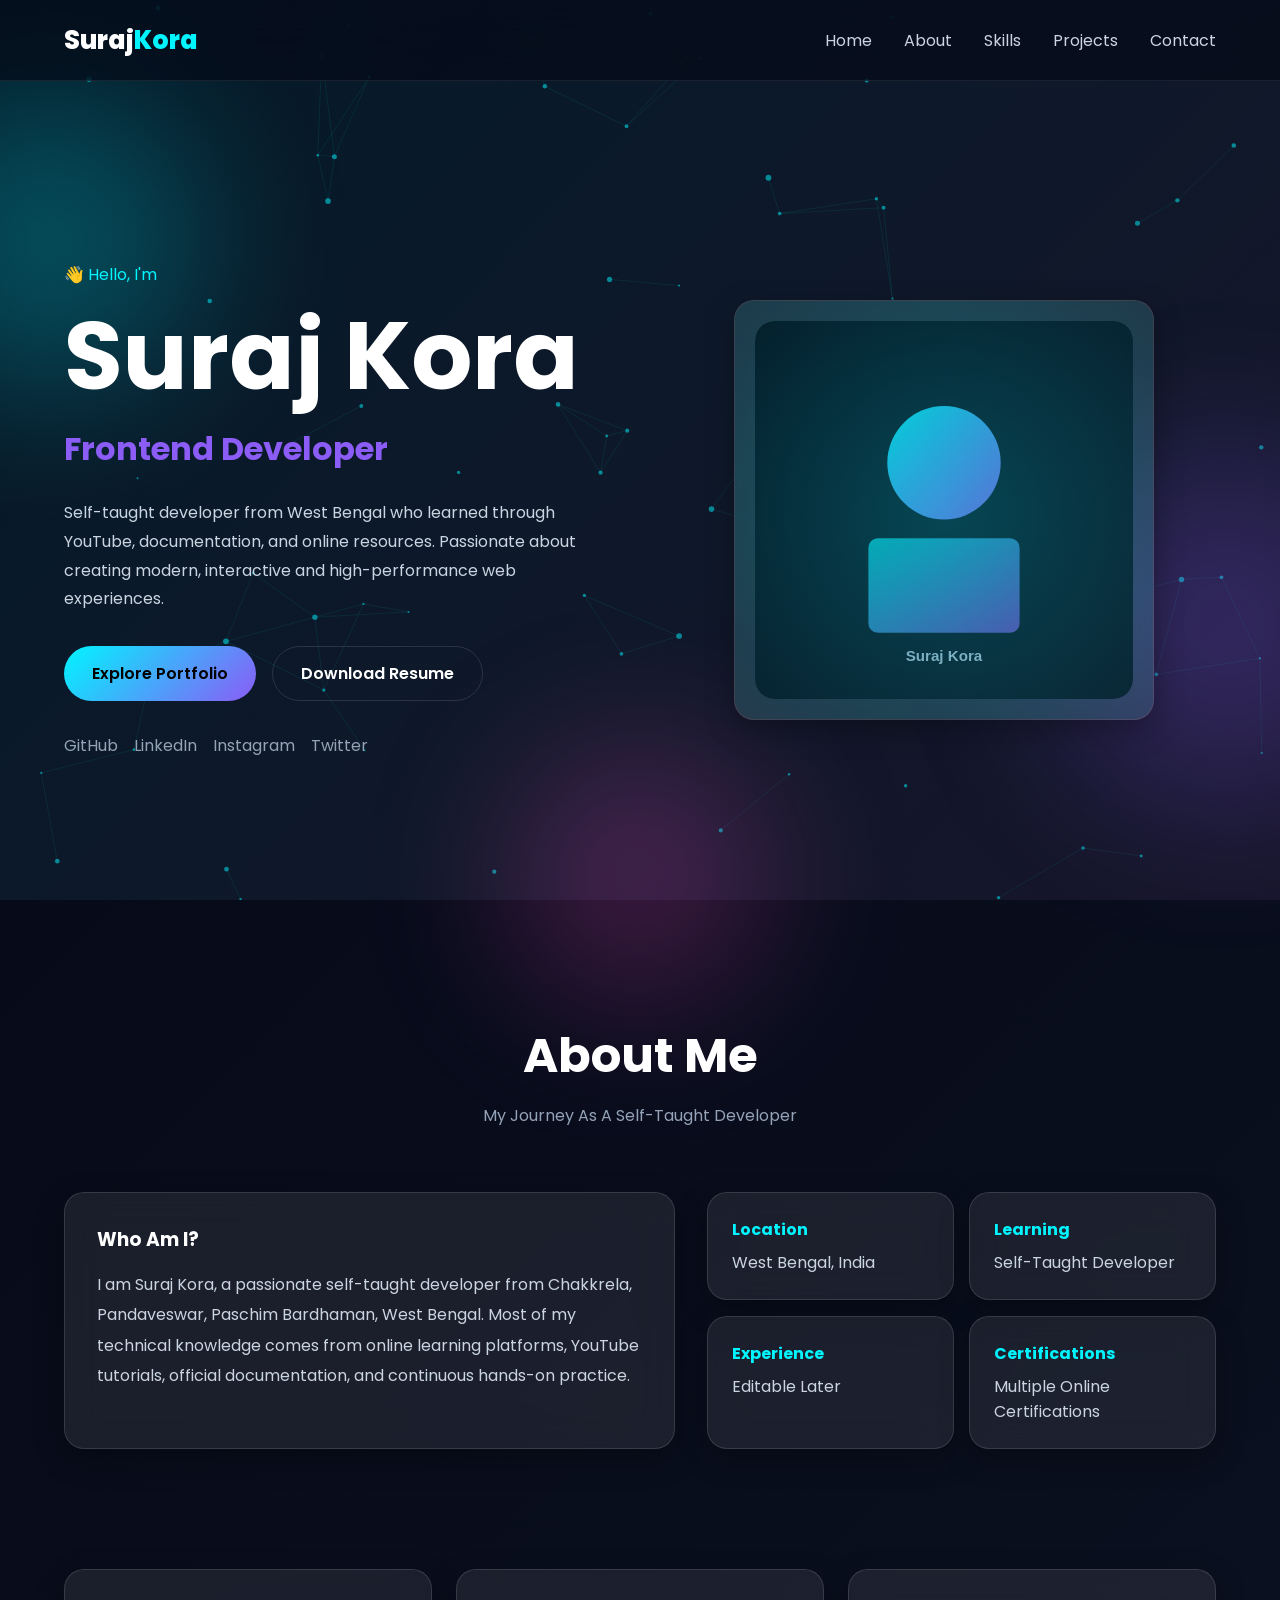
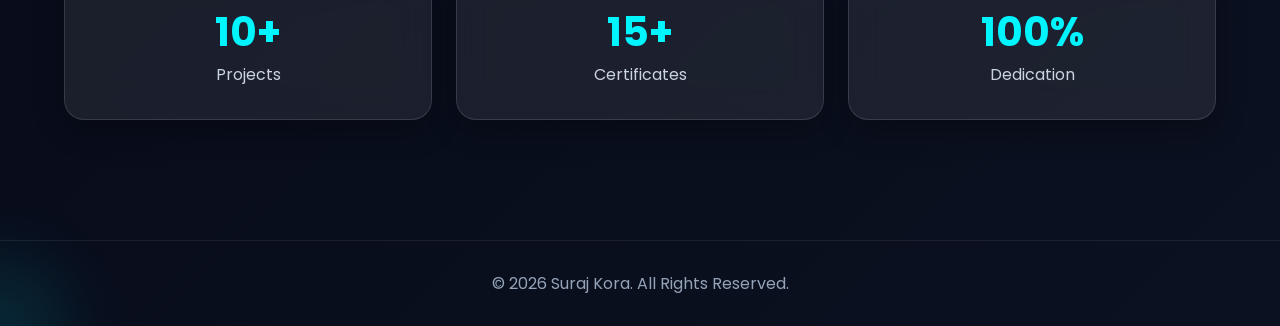
==== index.html @ 85514a06 "Add files via upload" ====
<!DOCTYPE html><html lang="en">
<head>
<meta charset="UTF-8">
<meta name="viewport" content="width=device-width, initial-scale=1.0"><title>Suraj Kora | Developer Portfolio</title><meta name="description" content="Suraj Kora - Self-Taught Developer Portfolio from West Bengal, India. Showcasing skills, projects, certifications, and achievements."><meta property="og:title" content="Suraj Kora Portfolio">
<meta property="og:description" content="Self-Taught Developer Portfolio">
<meta property="og:type" content="website">
<meta property="og:image" content="assets/images/profile.svg"><link rel="preconnect" href="https://fonts.googleapis.com">
<link rel="preconnect" href="https://fonts.gstatic.com" crossorigin><link href="https://fonts.googleapis.com/css2?family=Poppins:wght@300;400;500;600;700;800&display=swap" rel="stylesheet"><link rel="stylesheet" href="css/style.css">
<link rel="stylesheet" href="css/animations.css">
<link rel="stylesheet" href="css/responsive.css"><script defer src="js/main.js"></script><script defer src="js/animations.js"></script><script type="application/ld+json">
{
 "@context":"https://schema.org",
 "@type":"Person",
 "name":"Suraj Kora",
 "jobTitle":"Developer",
 "address":{
  "@type":"PostalAddress",
  "addressLocality":"Pandaveswar",
  "addressRegion":"West Bengal",
  "addressCountry":"India"
 }
}
</script></head><body><div id="particles"></div><div class="floating-shape shape1"></div>
<div class="floating-shape shape2"></div>
<div class="floating-shape shape3"></div><header class="header"><nav class="navbar container"><a href="index.html" class="logo">
Suraj<span>Kora</span>
</a><ul class="nav-links"><li><a href="index.html" class="active">Home</a></li>
<li><a href="#about">About</a></li>
<li><a href="skills.html">Skills</a></li>
<li><a href="projects.html">Projects</a></li>
<li><a href="contact.html">Contact</a></li></ul><div class="hamburger">
<span></span>
<span></span>
<span></span>
</div></nav></header><section class="hero container"><div class="hero-content"><p class="hero-tag reveal">
👋 Hello, I'm
</p><h1 class="hero-title reveal">
Suraj Kora
</h1><h2 class="typing-text reveal">
<span id="typing"></span>
</h2><p class="hero-description reveal">Self-taught developer from West Bengal who learned through YouTube,
documentation, and online resources. Passionate about creating modern,
interactive and high-performance web experiences.

</p><div class="hero-buttons reveal"><a href="#about" class="btn btn-primary">
Explore Portfolio
</a><a href="assets/resume.pdf"
class="btn btn-secondary"
download>

Download Resume

</a></div><div class="social-links reveal"><a href="#">GitHub</a>
<a href="#">LinkedIn</a>
<a href="#">Instagram</a>
<a href="#">Twitter</a>

</div></div><div class="hero-image reveal"><div class="profile-card glass"><img
src="assets/images/profile.svg"
alt="Suraj Kora"
loading="lazy">

<div class="glow-ring"></div></div></div></section><section id="about" class="about container"><div class="section-title reveal"><h2>About Me</h2><p>My Journey As A Self-Taught Developer</p></div><div class="about-grid"><div class="about-text glass reveal"><h3>Who Am I?</h3><p>I am Suraj Kora, a passionate self-taught developer from
Chakkrela, Pandaveswar, Paschim Bardhaman, West Bengal.

Most of my technical knowledge comes from online learning
platforms, YouTube tutorials, official documentation, and
continuous hands-on practice.

</p></div><div class="info-cards"><div class="info-card glass reveal"><h4>Location</h4><p>West Bengal, India</p></div><div class="info-card glass reveal"><h4>Learning</h4><p>Self-Taught Developer</p></div><div class="info-card glass reveal"><h4>Experience</h4><p>Editable Later</p></div><div class="info-card glass reveal"><h4>Certifications</h4><p>Multiple Online Certifications</p></div></div></div></section><section class="quick-stats container"><div class="stat-card glass reveal">
<h3>10+</h3>
<p>Projects</p>
</div><div class="stat-card glass reveal">
<h3>15+</h3>
<p>Certificates</p>
</div><div class="stat-card glass reveal">
<h3>100%</h3>
<p>Dedication</p>
</div></section><footer class="footer"><p>
© 2026 Suraj Kora. All Rights Reserved.
</p></footer></body>
</html>
---- css/style.css ----
/* ==========================================
SURAJ KORA PORTFOLIO
MAIN STYLESHEET
========================================== */

:root{

--bg-primary:#050816;
--bg-secondary:#0b1120;
--card-bg:rgba(255,255,255,.08);

--accent:#00f5ff;
--accent2:#8b5cf6;
--accent3:#ff4ecd;

--white:#ffffff;
--text:#cbd5e1;
--text-light:#94a3b8;

--border:rgba(255,255,255,.12);

--shadow:
0 10px 30px rgba(0,0,0,.3);

--radius:20px;

--transition:.35s ease;

}

/* ==========================================
RESET
========================================== */

*{
margin:0;
padding:0;
box-sizing:border-box;
}

html{
scroll-behavior:smooth;
}

body{

font-family:'Poppins',sans-serif;

background:
linear-gradient(
135deg,
#050816,
#0b1120
);

color:var(--white);

overflow-x:hidden;

min-height:100vh;

}

img{
max-width:100%;
display:block;
}

a{
text-decoration:none;
}

ul{
list-style:none;
}

/* ==========================================
REUSABLE
========================================== */

.container{

width:min(1200px,90%);
margin:auto;

}

.section-title{

text-align:center;
margin-bottom:4rem;

}

.section-title h2{

font-size:clamp(2rem,4vw,3rem);
margin-bottom:.7rem;

}

.section-title p{

color:var(--text-light);

}

.glass{

background:var(--card-bg);

backdrop-filter:blur(18px);

border:1px solid var(--border);

border-radius:var(--radius);

box-shadow:var(--shadow);

}

.btn{

display:inline-flex;

align-items:center;
justify-content:center;

padding:14px 28px;

border-radius:50px;

font-weight:600;

transition:var(--transition);

cursor:pointer;

}

.btn-primary{

background:
linear-gradient(
135deg,
var(--accent),
var(--accent2)
);

color:#000;

}

.btn-primary:hover{

transform:translateY(-5px);

}

.btn-secondary{

border:1px solid var(--border);

color:var(--white);

}

.btn-secondary:hover{

background:rgba(255,255,255,.08);

}

/* ==========================================
PARTICLES
========================================== */

#particles{

position:fixed;

top:0;
left:0;

width:100%;
height:100%;

z-index:-2;

}

/* ==========================================
FLOATING SHAPES
========================================== */

.floating-shape{

position:fixed;

border-radius:50%;

filter:blur(80px);

opacity:.25;

z-index:-1;

}

.shape1{

width:300px;
height:300px;

background:var(--accent);

top:10%;
left:-100px;

}

.shape2{

width:350px;
height:350px;

background:var(--accent2);

right:-120px;
top:50%;

}

.shape3{

width:250px;
height:250px;

background:var(--accent3);

bottom:-100px;
left:40%;

}

/* ==========================================
HEADER
========================================== */

.header{

position:fixed;

width:100%;

top:0;

z-index:1000;

backdrop-filter:blur(20px);

background:
rgba(5,8,22,.65);

border-bottom:
1px solid rgba(255,255,255,.08);

}

.navbar{

height:80px;

display:flex;

align-items:center;
justify-content:space-between;

}

.logo{

font-size:1.6rem;

font-weight:800;

color:white;

}

.logo span{

color:var(--accent);

}

.nav-links{

display:flex;
gap:2rem;

}

.nav-links a{

color:var(--text);

transition:var(--transition);

}

.nav-links a:hover,
.nav-links a.active{

color:var(--accent);

}

.hamburger{

display:none;

flex-direction:column;

gap:5px;

cursor:pointer;

}

.hamburger span{

width:28px;
height:3px;

background:white;

border-radius:50px;

}

/* ==========================================
HERO SECTION
========================================== */

.hero{

min-height:100vh;

display:grid;

grid-template-columns:
repeat(2,1fr);

align-items:center;

gap:4rem;

padding-top:120px;

}

.hero-tag{

color:var(--accent);

margin-bottom:1rem;

font-size:1rem;

}

.hero-title{

font-size:
clamp(3rem,8vw,6rem);

line-height:1.1;

margin-bottom:1rem;

}

.typing-text{

font-size:
clamp(1.3rem,3vw,2rem);

color:var(--accent2);

margin-bottom:1.5rem;

min-height:50px;

}

.hero-description{

color:var(--text);

line-height:1.8;

margin-bottom:2rem;

}

.hero-buttons{

display:flex;
flex-wrap:wrap;

gap:1rem;

margin-bottom:2rem;

}

.social-links{

display:flex;

gap:1rem;

flex-wrap:wrap;

}

.social-links a{

color:var(--text-light);

transition:var(--transition);

}

.social-links a:hover{

color:var(--accent);

}

/* ==========================================
PROFILE CARD
========================================== */

.profile-card{

position:relative;

padding:20px;

max-width:420px;

margin:auto;

overflow:hidden;

}

.profile-card img{

border-radius:20px;

}

.glow-ring{

position:absolute;

inset:-100px;

background:
radial-gradient(
circle,
rgba(0,245,255,.25),
transparent
);

pointer-events:none;

}

/* ==========================================
ABOUT
========================================== */

.about{

padding:120px 0;

}

.about-grid{

display:grid;

grid-template-columns:
1.2fr 1fr;

gap:2rem;

}

.about-text{

padding:2rem;

}

.about-text h3{

margin-bottom:1rem;

}

.about-text p{

color:var(--text);

line-height:1.9;

}

.info-cards{

display:grid;

grid-template-columns:
repeat(2,1fr);

gap:1rem;

}

.info-card{

padding:1.5rem;

}

.info-card h4{

margin-bottom:.5rem;

color:var(--accent);

}

.info-card p{

color:var(--text);

}

/* ==========================================
STATS
========================================== */

.quick-stats{

display:grid;

grid-template-columns:
repeat(3,1fr);

gap:1.5rem;

padding-bottom:120px;

}

.stat-card{

text-align:center;

padding:2rem;

}

.stat-card h3{

font-size:2.5rem;

color:var(--accent);

}

.stat-card p{

color:var(--text);

}

/* ==========================================
FOOTER
========================================== */

.footer{

border-top:
1px solid rgba(255,255,255,.08);

text-align:center;

padding:30px 0;

color:var(--text-light);

}

/* ==========================================
PAGE HERO (INNER PAGES)
========================================== */

.page-hero{

padding-top:140px;
padding-bottom:40px;

text-align:center;

}

.page-hero .section-title{

margin-bottom:0;

}

.page-hero h1{

font-size:clamp(2.5rem,5vw,4rem);
margin-bottom:1rem;

background:
linear-gradient(
135deg,
var(--accent),
var(--accent2)
);

-webkit-background-clip:text;
-webkit-text-fill-color:transparent;
background-clip:text;

}

.page-hero p{

color:var(--text-light);
font-size:1.1rem;

}

/* ==========================================
SKILLS PAGE
========================================== */

.skills-grid{

display:grid;

grid-template-columns:
repeat(2,1fr);

gap:2rem;

margin-bottom:4rem;

}

.skill-card{

padding:2rem;

}

.skill-card h3{

font-size:1.3rem;
margin-bottom:1.5rem;

color:var(--accent);

}

.skill{

margin-bottom:1.2rem;

}

.skill span{

display:flex;
justify-content:space-between;

margin-bottom:.5rem;

font-size:.95rem;

color:var(--text);

}

.skill span:last-child{

color:var(--accent);
font-weight:600;

}

.progress{

width:100%;
height:8px;

background:rgba(255,255,255,.08);
border-radius:50px;

overflow:hidden;

}

.progress-fill{

height:100%;

background:
linear-gradient(
90deg,
var(--accent),
var(--accent2)
);

border-radius:50px;

transition:width 1.5s ease;

}

/* ==========================================
TOOLS & SOFT SKILLS GRID
========================================== */

.tool-grid{

display:grid;

grid-template-columns:
repeat(auto-fill,minmax(180px,1fr));

gap:1.2rem;

margin-bottom:4rem;

}

.tool-card{

padding:1.5rem;

text-align:center;

font-weight:500;

color:var(--text);

cursor:default;

transition:var(--transition);

}

.tool-card:hover{

color:var(--accent);

border-color:rgba(0,245,255,.3);

}

/* ==========================================
PROJECTS PAGE
========================================== */

.project-filters{

display:flex;
flex-wrap:wrap;

justify-content:center;

gap:1rem;

margin-bottom:3rem;

}

.filter-btn{

padding:10px 24px;

border-radius:50px;

border:1px solid var(--border);

background:transparent;

color:var(--text);

font-family:'Poppins',sans-serif;
font-size:.95rem;
font-weight:500;

cursor:pointer;

transition:var(--transition);

}

.filter-btn:hover,
.filter-btn.active{

background:
linear-gradient(
135deg,
var(--accent),
var(--accent2)
);

color:#000;
border-color:transparent;

}

.projects-grid{

display:grid;

grid-template-columns:
repeat(auto-fill,minmax(340px,1fr));

gap:2rem;

padding-bottom:80px;

}

.project-card{

overflow:hidden;

transition:var(--transition);

}

.project-card img{

width:100%;
height:220px;

object-fit:cover;

border-radius:
var(--radius) var(--radius) 0 0;

}

.project-card.hidden{

display:none;

}

.project-content{

padding:1.5rem;

}

.project-tag{

display:inline-block;

padding:4px 14px;

border-radius:50px;

font-size:.8rem;
font-weight:600;

background:
rgba(0,245,255,.15);

color:var(--accent);

margin-bottom:.8rem;

}

.project-content h3{

font-size:1.2rem;
margin-bottom:.6rem;

}

.project-content p{

color:var(--text-light);
font-size:.92rem;
line-height:1.7;
margin-bottom:1.2rem;

}

.project-buttons{

display:flex;
gap:.8rem;

flex-wrap:wrap;

}

.project-buttons .btn{

padding:10px 20px;
font-size:.9rem;

}

/* ==========================================
CONTACT PAGE
========================================== */

.contact-grid{

display:grid;

grid-template-columns:
1fr 1.5fr;

gap:2rem;

padding-bottom:80px;

}

.contact-info{

display:flex;
flex-direction:column;
gap:1.2rem;

}

.contact-card{

padding:1.8rem;

}

.contact-card h3{

font-size:1.1rem;
margin-bottom:.6rem;

color:var(--accent);

}

.contact-card p{

color:var(--text-light);
font-size:.95rem;
line-height:1.6;

}

.contact-card a{

display:inline-block;
margin-top:.6rem;

color:var(--accent);
font-weight:500;

transition:var(--transition);

}

.contact-card a:hover{

color:var(--accent2);

}

.contact-social{

display:flex;
flex-wrap:wrap;
gap:.8rem;
margin-top:.5rem;

}

.contact-social a{

display:inline-flex;
align-items:center;

padding:8px 18px;

border-radius:50px;

border:1px solid var(--border);

color:var(--text);
font-size:.9rem;

transition:var(--transition);

margin-top:0;

}

.contact-social a:hover{

background:
linear-gradient(
135deg,
var(--accent),
var(--accent2)
);

color:#000;
border-color:transparent;

}

.form-card{

padding:2rem;

}

.form-card h3{

font-size:1.3rem;
margin-bottom:.8rem;

}

.form-card > p{

color:var(--text-light);
margin-bottom:1.5rem;
font-size:.95rem;

}

.form-card iframe{

width:100%;
min-height:500px;

border:none;
border-radius:12px;

}

/* ==========================================
CUSTOM SCROLLBAR
========================================== */

::-webkit-scrollbar{

width:8px;

}

::-webkit-scrollbar-track{

background:#050816;

}

::-webkit-scrollbar-thumb{

background:
linear-gradient(
var(--accent),
var(--accent2)
);

border-radius:50px;

}
---- css/animations.css ----
/* ==========================================
PREMIUM ANIMATIONS
========================================== */

/* ==========================================
GLOBAL TRANSITIONS
========================================== */

*{
transition:
background-color .3s ease,
color .3s ease,
border-color .3s ease,
transform .35s ease;
}

/* ==========================================
AURORA BACKGROUND
========================================== */

body::before{

content:"";

position:fixed;

inset:0;

background:
linear-gradient(
-45deg,
rgba(0,245,255,.08),
rgba(139,92,246,.08),
rgba(255,78,205,.08),
rgba(0,245,255,.08)
);

background-size:
400% 400%;

animation:
auroraMove 15s ease infinite;

z-index:-3;

}

@keyframes auroraMove{

0%{
    background-position:0% 50%;
}

50%{
    background-position:100% 50%;
}

100%{
    background-position:0% 50%;
}

}

/* ==========================================
FLOATING SHAPES
========================================== */

.shape1{
animation:
floatBlob1 12s ease-in-out infinite;
}

.shape2{
animation:
floatBlob2 14s ease-in-out infinite;
}

.shape3{
animation:
floatBlob3 16s ease-in-out infinite;
}

@keyframes floatBlob1{

0%,100%{
    transform:
    translateY(0px);
}

50%{
    transform:
    translateY(-60px);
}

}

@keyframes floatBlob2{

0%,100%{
    transform:
    translateX(0px);
}

50%{
    transform:
    translateX(-80px);
}

}

@keyframes floatBlob3{

0%,100%{
    transform:
    translateY(0px)
    translateX(0px);
}

50%{
    transform:
    translateY(-40px)
    translateX(40px);
}

}

/* ==========================================
HERO IMAGE FLOATING
========================================== */

.profile-card{

animation:
profileFloat 5s ease-in-out infinite;

}

@keyframes profileFloat{

0%,100%{

    transform:
    translateY(0px);
}

50%{

    transform:
    translateY(-18px);
}

}

/* ==========================================
PROFILE GLOW RING
========================================== */

.glow-ring{

animation:
pulseGlow 4s ease infinite;

}

@keyframes pulseGlow{

0%,100%{

    opacity:.5;
    transform:scale(1);
}

50%{

    opacity:1;
    transform:scale(1.2);
}

}

/* ==========================================
SCROLL REVEAL
========================================== */

.reveal{

opacity:0;

transform:
translateY(60px);

transition:
.8s ease;

}

.reveal.active{

opacity:1;

transform:
translateY(0);

}

/* ==========================================
LEFT REVEAL
========================================== */

.reveal-left{

opacity:0;

transform:
translateX(-80px);

transition:
.8s ease;

}

.reveal-left.active{

opacity:1;

transform:
translateX(0);

}

/* ==========================================
RIGHT REVEAL
========================================== */

.reveal-right{

opacity:0;

transform:
translateX(80px);

transition:
.8s ease;

}

.reveal-right.active{

opacity:1;

transform:
translateX(0);

}

/* ==========================================
SCALE REVEAL
========================================== */

.reveal-scale{

opacity:0;

transform:
scale(.8);

transition:
.8s ease;

}

.reveal-scale.active{

opacity:1;

transform:
scale(1);

}

/* ==========================================
GLASS CARD HOVER
========================================== */

.glass{

position:relative;

overflow:hidden;

}

.glass::before{

content:"";

position:absolute;

top:0;
left:-100%;

width:100%;
height:100%;

background:
linear-gradient(
90deg,
transparent,
rgba(255,255,255,.12),
transparent
);

transition:
.8s ease;

}

.glass:hover::before{

left:100%;

}

/* ==========================================
3D CARD EFFECT
========================================== */

.info-card,
.stat-card,
.profile-card{

transform-style:
preserve-3d;

}

.info-card:hover,
.stat-card:hover{

transform:
perspective(1000px)
rotateX(5deg)
rotateY(8deg)
translateY(-10px);

box-shadow:
0 20px 40px rgba(0,0,0,.3);

}

/* ==========================================
BUTTON SHINE
========================================== */

.btn{

position:relative;

overflow:hidden;

}

.btn::after{

content:"";

position:absolute;

top:0;
left:-120%;

width:60%;
height:100%;

background:
linear-gradient(
120deg,
transparent,
rgba(255,255,255,.5),
transparent
);

transform:
skewX(-25deg);

}

.btn:hover::after{

animation:
shine .9s linear;

}

@keyframes shine{

100%{
    left:150%;
}

}

/* ==========================================
SOCIAL LINK EFFECT
========================================== */

.social-links a{

position:relative;

}

.social-links a::after{

content:"";

position:absolute;

left:0;
bottom:-4px;

width:0;
height:2px;

background:var(--accent);

transition:.3s ease;

}

.social-links a:hover::after{

width:100%;

}

/* ==========================================
NAVBAR EFFECT
========================================== */

.nav-links a{

position:relative;

}

.nav-links a::after{

content:"";

position:absolute;

left:0;
bottom:-6px;

width:0;
height:2px;

background:var(--accent);

transition:.3s ease;

}

.nav-links a:hover::after,
.nav-links a.active::after{

width:100%;

}

/* ==========================================
HERO TITLE GLOW
========================================== */

.hero-title{

animation:
titleGlow 4s ease infinite;

}

@keyframes titleGlow{

0%,100%{

    text-shadow:
    0 0 10px rgba(0,245,255,.25);
}

50%{

    text-shadow:
    0 0 25px rgba(0,245,255,.55);
}

}

/* ==========================================
STAT NUMBER GLOW
========================================== */

.stat-card h3{

animation:
statGlow 3s ease infinite;

}

@keyframes statGlow{

0%,100%{

    text-shadow:
    0 0 8px rgba(0,245,255,.25);
}

50%{

    text-shadow:
    0 0 20px rgba(0,245,255,.7);
}

}

/* ==========================================
PAGE LOAD
========================================== */

body{

animation:
pageFade 1s ease;

}

@keyframes pageFade{

from{

    opacity:0;
}

to{

    opacity:1;
}

}

/* ==========================================
MOUSE PARALLAX READY
========================================== */

.parallax{

will-change:
transform;

}

/* ==========================================
FLOATING ICON EFFECT
========================================== */

.float-icon{

animation:
floatIcon 4s ease-in-out infinite;

}

@keyframes floatIcon{

0%,100%{

    transform:
    translateY(0);
}

50%{

    transform:
    translateY(-12px);
}

}

/* ==========================================
PERFORMANCE
========================================== */

.reveal,
.profile-card,
.info-card,
.stat-card,
.floating-shape{

will-change:
transform;

}
---- css/responsive.css ----
/* ==========================================
RESPONSIVE DESIGN
MOBILE FIRST
========================================== */

/* ==========================================
LARGE TABLETS
========================================== */

@media (max-width: 1024px){

.hero{

    grid-template-columns:1fr;

    text-align:center;

    gap:3rem;
}

.hero-image{

    order:-1;
}

.hero-buttons{

    justify-content:center;
}

.social-links{

    justify-content:center;
}

.about-grid{

    grid-template-columns:1fr;
}

.profile-card{

    max-width:350px;
}

.skills-grid{

    grid-template-columns:1fr;
}

.contact-grid{

    grid-template-columns:1fr;
}

.projects-grid{

    grid-template-columns:repeat(auto-fill,minmax(300px,1fr));
}

}

/* ==========================================
TABLET DEVICES
========================================== */

@media (max-width: 768px){

.navbar{

    height:75px;
}

.hamburger{

    display:flex;
    z-index:2000;
}

.nav-links{

    position:fixed;

    top:75px;
    right:-100%;

    width:280px;
    height:calc(100vh - 75px);

    flex-direction:column;

    align-items:center;
    justify-content:flex-start;

    padding-top:3rem;

    gap:2rem;

    background:
    rgba(5,8,22,.98);

    backdrop-filter:
    blur(25px);

    transition:.4s ease;

    border-left:
    1px solid rgba(255,255,255,.08);
}

.nav-links.active{

    right:0;
}

.nav-links a{

    font-size:1.05rem;
}

.hero{

    min-height:auto;

    padding-top:130px;
    padding-bottom:80px;
}

.hero-title{

    font-size:3rem;
}

.typing-text{

    min-height:40px;
}

.hero-description{

    font-size:.95rem;
}

.about{

    padding:80px 0;
}

.info-cards{

    grid-template-columns:1fr;
}

.quick-stats{

    grid-template-columns:1fr;
}

.section-title{

    margin-bottom:3rem;
}

.tool-grid{

    grid-template-columns:repeat(auto-fill,minmax(150px,1fr));
}

.project-filters{

    gap:.6rem;
}

.filter-btn{

    padding:8px 18px;
    font-size:.85rem;
}

.projects-grid{

    grid-template-columns:1fr;
}

.project-card img{

    height:200px;
}

.contact-social{

    gap:.5rem;
}

.form-card iframe{

    min-height:400px;
}

}

/* ==========================================
MOBILE DEVICES
========================================== */

@media (max-width: 576px){

.container{

    width:92%;
}

.hero{

    gap:2rem;
}

.hero-title{

    font-size:2.6rem;
}

.hero-description{

    line-height:1.7;
}

.hero-buttons{

    flex-direction:column;
}

.btn{

    width:100%;
}

.profile-card{

    max-width:280px;
}

.about-text{

    padding:1.5rem;
}

.info-card{

    padding:1.2rem;
}

.stat-card{

    padding:1.5rem;
}

.stat-card h3{

    font-size:2rem;
}

.footer{

    font-size:.9rem;
}

.page-hero h1{

    font-size:2.2rem;
}

.skill-card{

    padding:1.5rem;
}

.tool-grid{

    grid-template-columns:repeat(auto-fill,minmax(130px,1fr));
    gap:.8rem;
}

.tool-card{

    padding:1rem;
    font-size:.9rem;
}

.project-buttons{

    flex-direction:column;
}

.project-buttons .btn{

    width:100%;
    text-align:center;
}

.contact-social{

    flex-direction:column;
}

.contact-social a{

    text-align:center;
    justify-content:center;
}

}

/* ==========================================
SMALL PHONES
========================================== */

@media (max-width: 400px){

.hero-title{

    font-size:2.2rem;
}

.typing-text{

    font-size:1.1rem;
}

.logo{

    font-size:1.3rem;
}

.btn{

    padding:12px 20px;
}

.page-hero h1{

    font-size:1.9rem;
}

.project-card img{

    height:180px;
}

}

/* ==========================================
LARGE DESKTOPS
========================================== */

@media (min-width: 1440px){

.container{

    width:min(1350px,90%);
}

.hero-title{

    font-size:6.5rem;
}

.hero-description{

    font-size:1.1rem;
}

}

/* ==========================================
ULTRA WIDE DISPLAYS
========================================== */

@media (min-width: 1800px){

.container{

    width:min(1600px,85%);
}

.hero{

    gap:8rem;
}

}

/* ==========================================
LANDSCAPE MOBILE
========================================== */

@media (max-height: 600px)
and (orientation: landscape){

.hero{

    min-height:auto;

    padding-top:120px;
    padding-bottom:80px;
}

}

/* ==========================================
TOUCH DEVICES
========================================== */

@media (hover:none){

.info-card:hover,
.stat-card:hover{

    transform:none;
}

}

/* ==========================================
REDUCED MOTION
========================================== */

@media (prefers-reduced-motion: reduce){

*,
*::before,
*::after{

    animation:none !important;
    transition:none !important;
    scroll-behavior:auto !important;
}

}
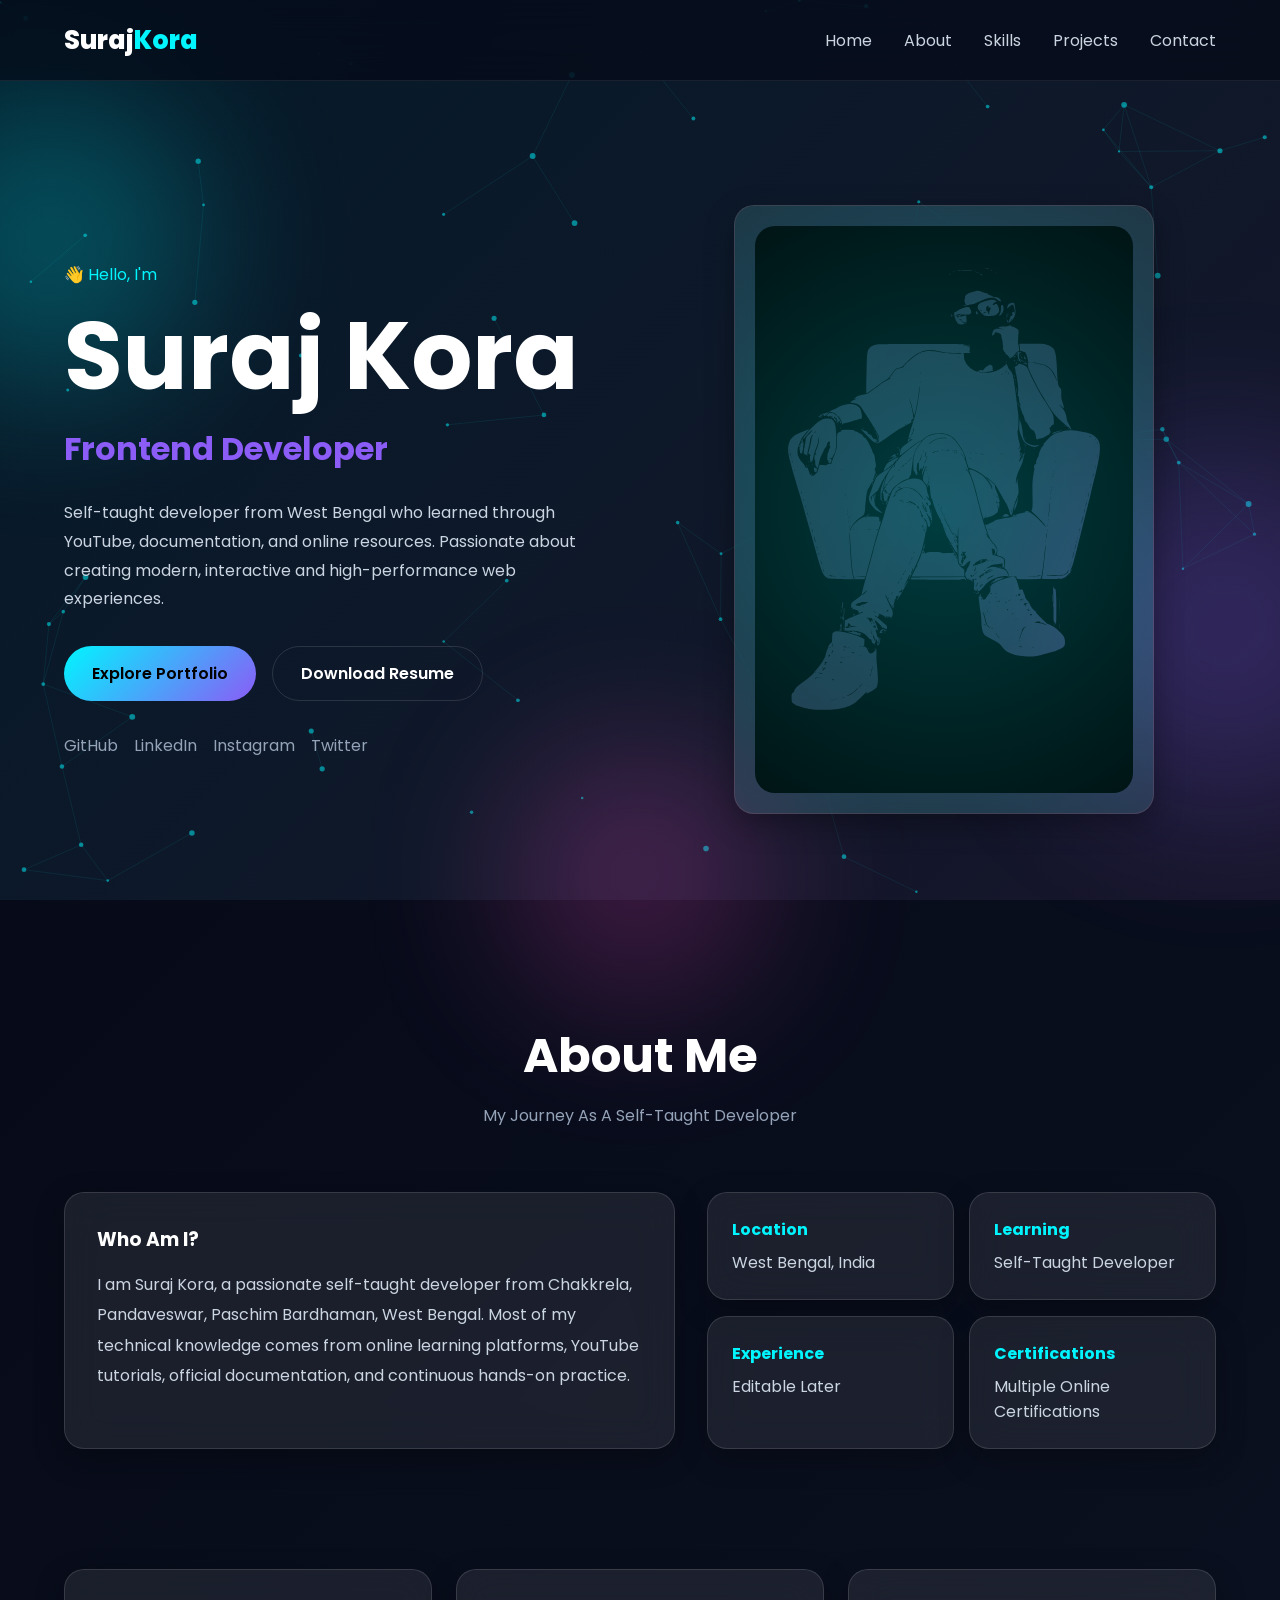
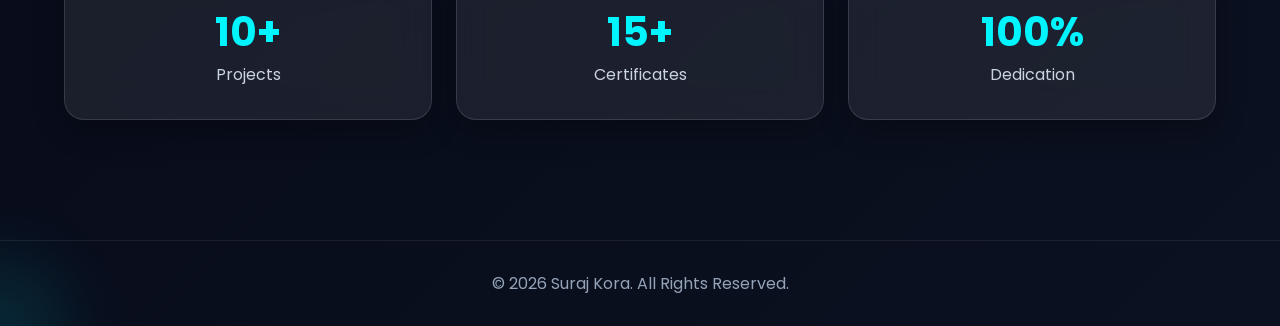
==== commit 60e3ee62: "Update index.html" ====
--- a/index.html
+++ b/index.html
@@ -79,4 +79,4 @@
 </div></section><footer class="footer"><p>
 © 2026 Suraj Kora. All Rights Reserved.
 </p></footer></body>
-</html>+</html>
